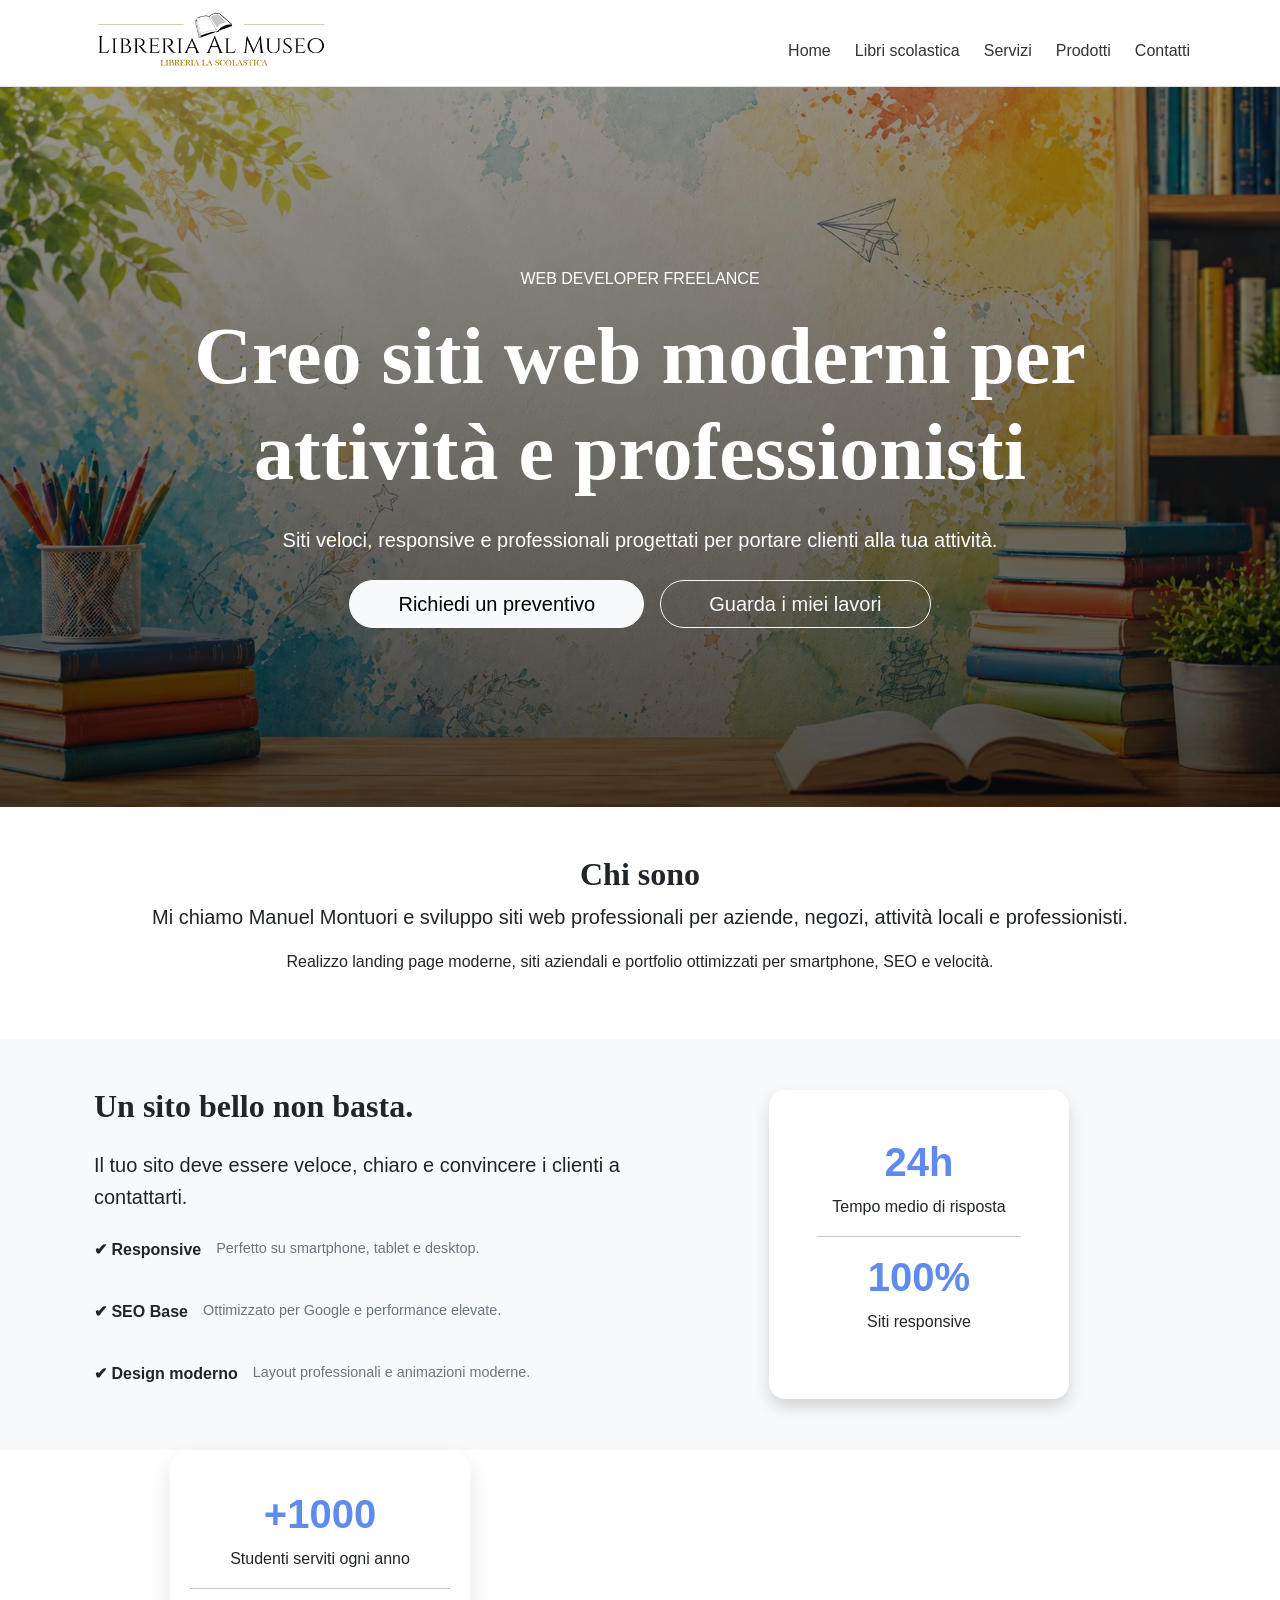
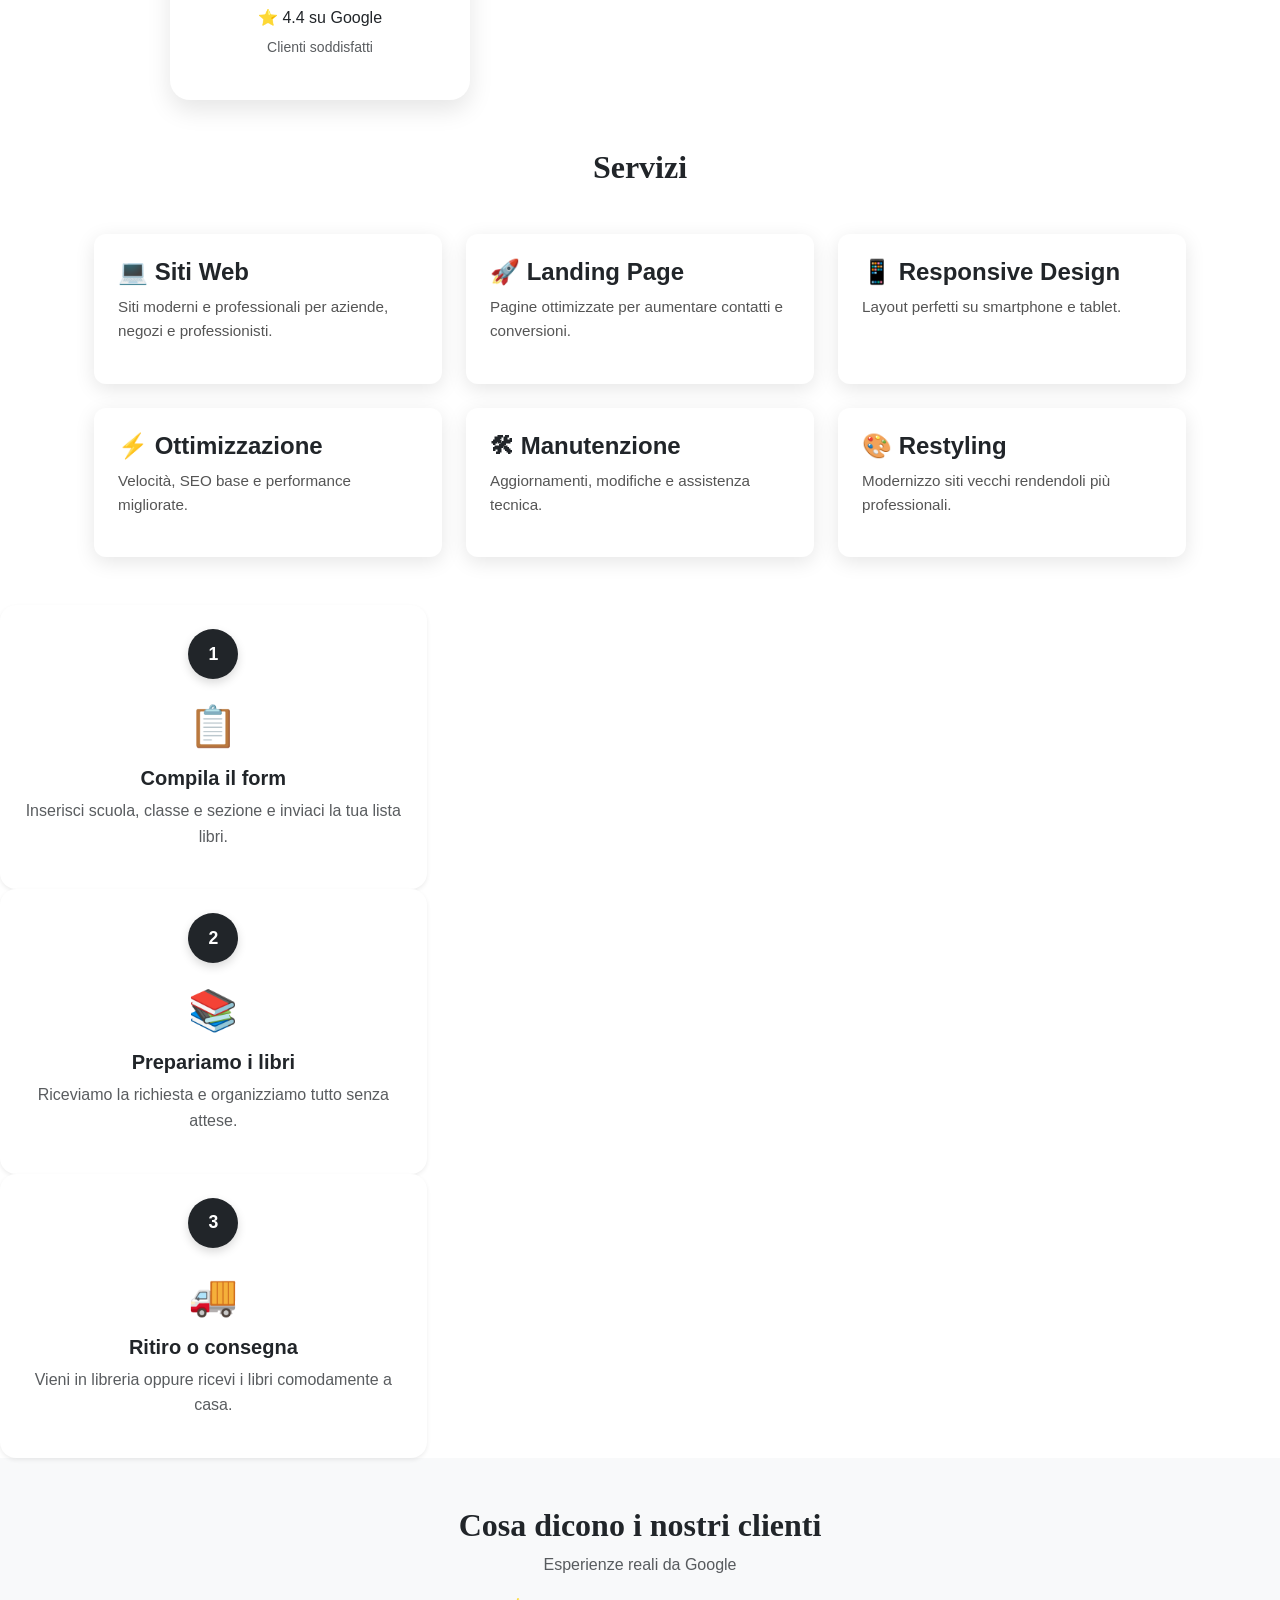
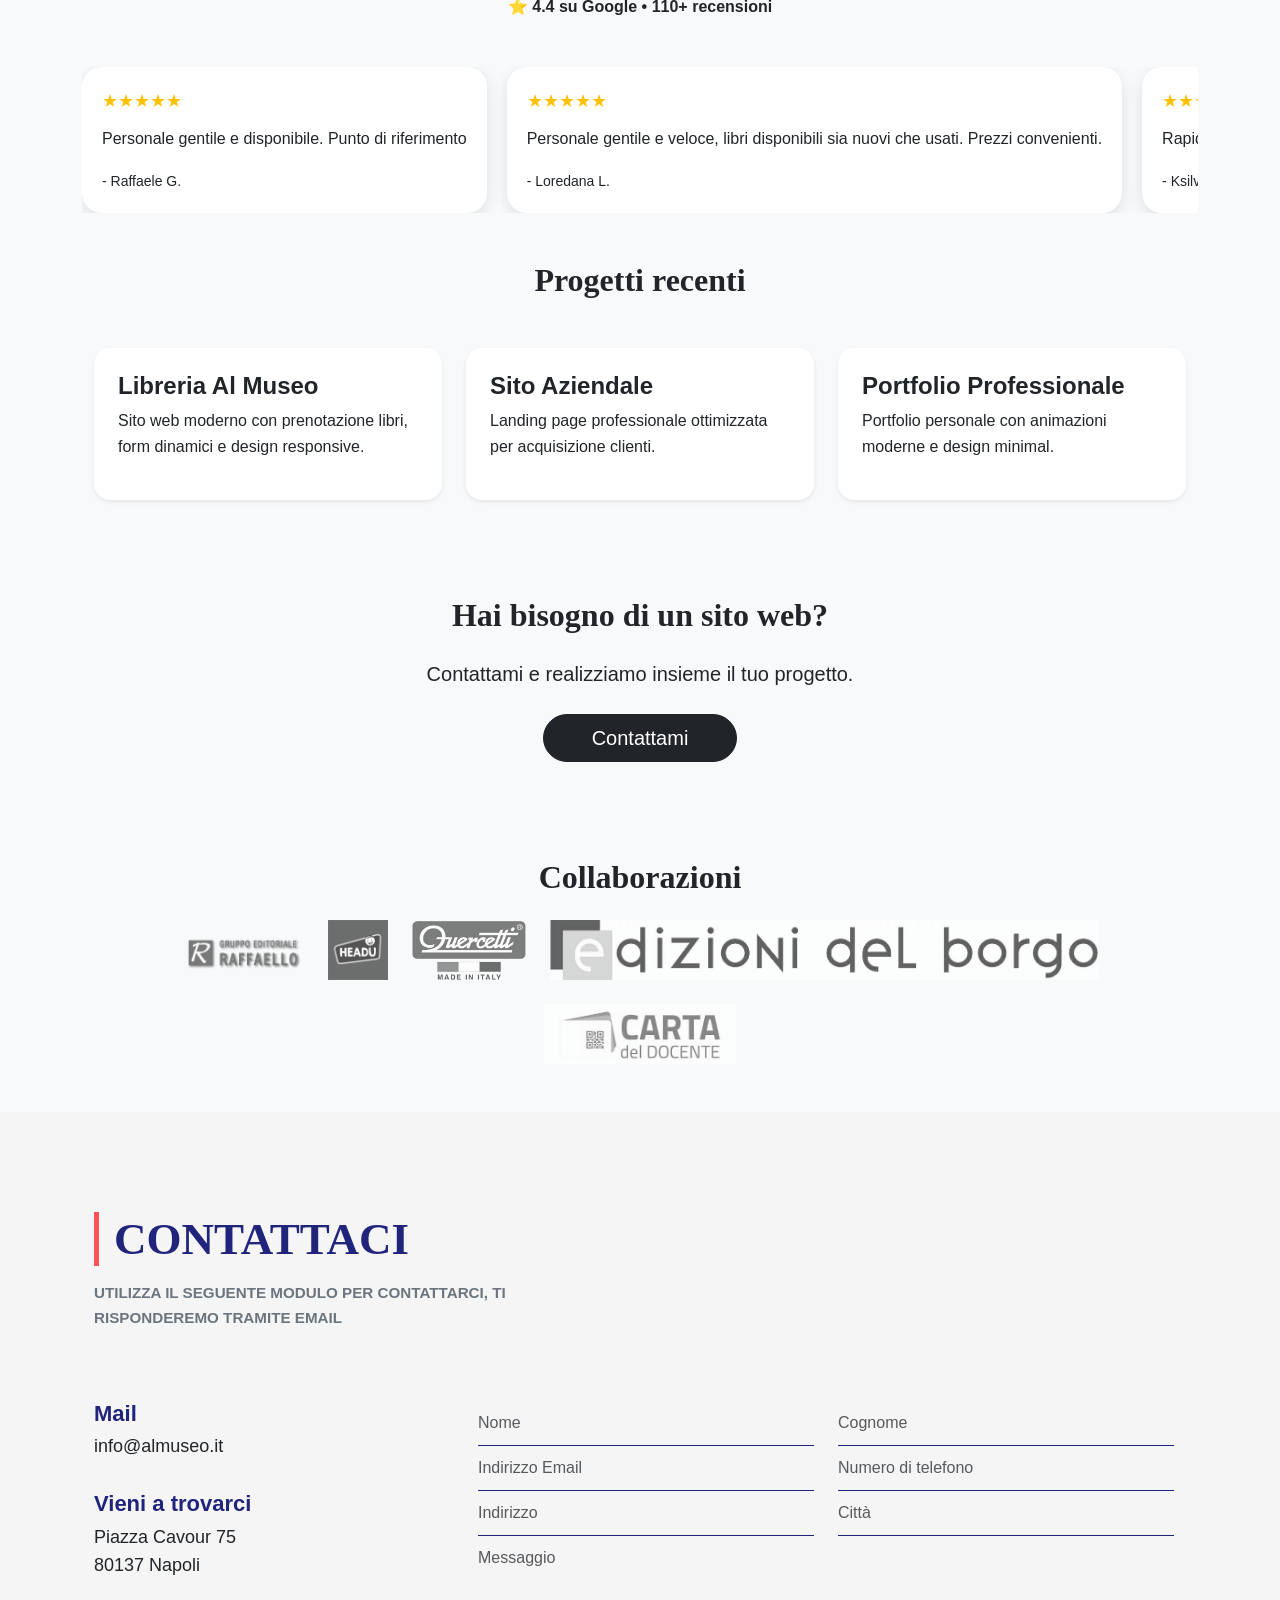
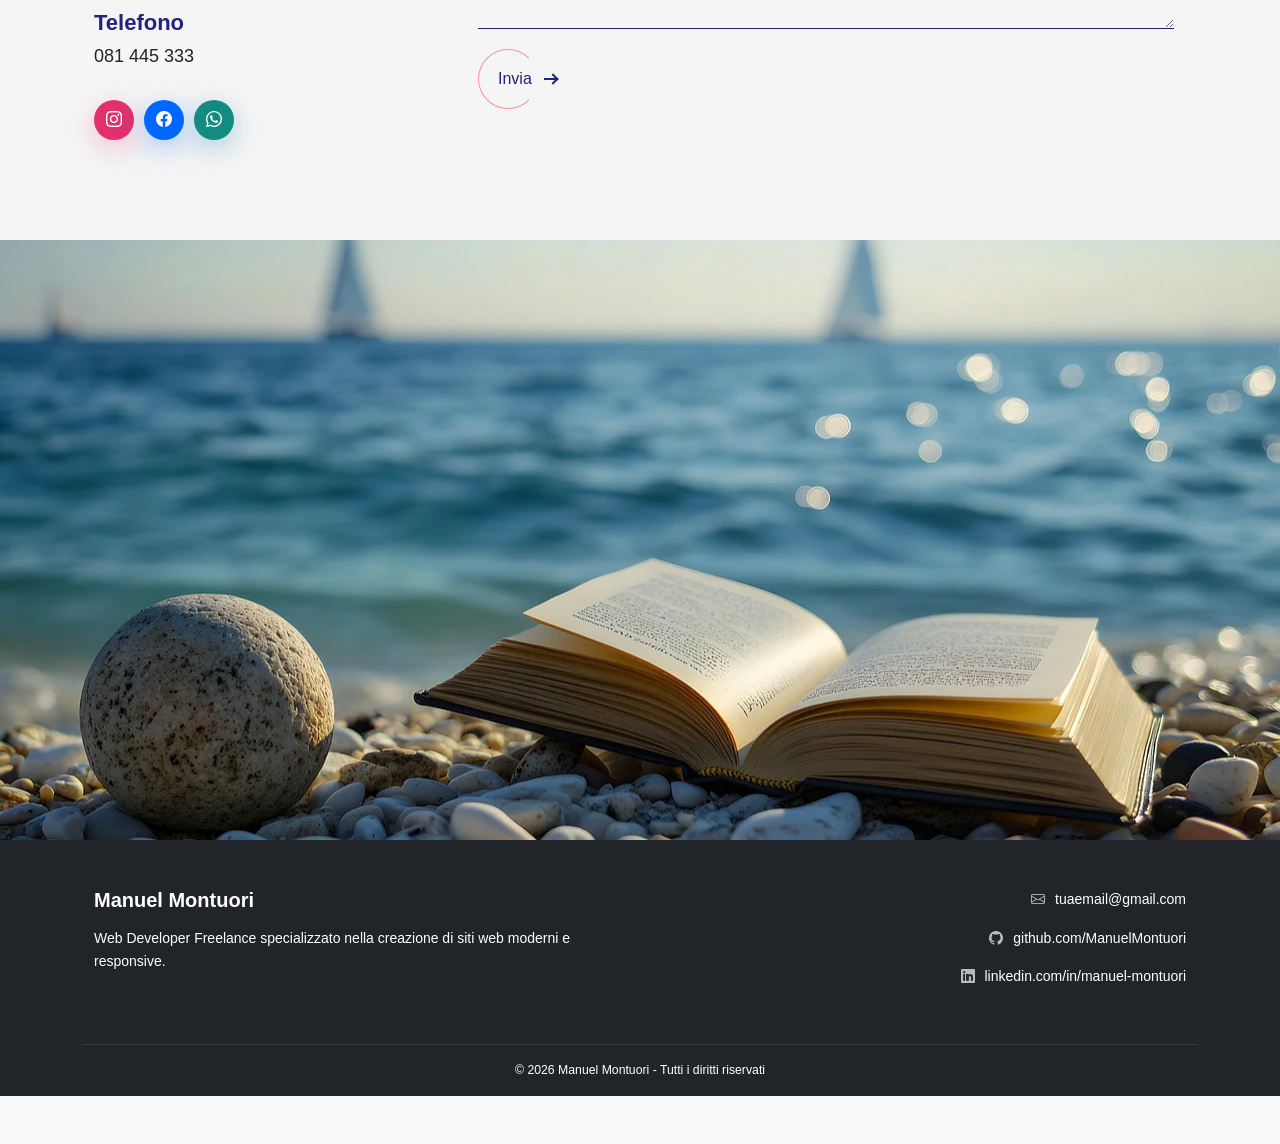
==== index.html @ ab2ec4e0 "Primo commit" ====
<!DOCTYPE html>
<html lang="it">

<head>

  <meta charset="UTF-8">
  <meta name="viewport" content="width=device-width, initial-scale=1">
  <meta name="description" content="Sviluppo siti web moderni, veloci e responsive per aziende, professionisti e attività locali.">  <meta property="og:title" content="Libreria Al Museo">
  <meta property="og:description" content="Sviluppo siti web moderni.">
  <meta property="og:type" content="website">
  <link rel="icon" type="image/png" href="img/favicon.png">
<title>Manuel Montuori | Web Developer</title>

  <!-- Bootstrap -->
  <link href="https://cdn.jsdelivr.net/npm/bootstrap@5.3.8/dist/css/bootstrap.min.css" rel="stylesheet"
    integrity="sha384-sRIl4kxILFvY47J16cr9ZwB07vP4J8+LH7qKQnuqkuIAvNWLzeN8tE5YBujZqJLB" crossorigin="anonymous">

  <link rel="stylesheet" href="https://cdn.jsdelivr.net/npm/bootstrap-icons@1.11.3/font/bootstrap-icons.min.css">
  <!-- CSS tuo -->
  <link rel="stylesheet" href="style.css">

  <!-- Font Google -->
  <!-- HEAD -->
  <link href="https://fonts.googleapis.com/css2?family=Poppins:wght@300;400;600&display=swap" rel="stylesheet">
</head>

<body>

  <!-- NAVBAR -->
  <nav class="navbar navbar-expand-lg navbar-light bg-white border-bottom">
    <div class="container">
      <a class="navbar-brand" href="#">
        <img src="img/logo.webp" alt="Bootstrap" height="60">
      </a>

      <button class="navbar-toggler" type="button" data-bs-toggle="collapse" data-bs-target="#menu">
        <span class="navbar-toggler-icon"></span>
      </button>

      <div class="collapse navbar-collapse" id="menu">
        <ul class="navbar-nav ms-auto align-items-lg-center align-items-end gap-2 mt-3">
          <li class="nav-item"><a class="nav-link" href="#home">Home</a></li>
          <li class="nav-item"><a class="nav-link" href="#campagna-scolastica">Libri scolastica</a></li>
          <li class="nav-item"><a class="nav-link" href="#servizi">Servizi</a></li>
          <li class="nav-item"><a class="nav-link" href="#prodotti">Prodotti</a></li>
          <li class="nav-item"><a class="nav-link" href="#contatti">Contatti</a></li>
        </ul>
      </div>
    </div>
  </nav>

  <!-- HERO -->
  <!-- HERO -->
<section class="hero d-flex align-items-center justify-content-center text-white text-center" id="home">
  <div class="container">

    <p class="text-uppercase mb-3">Web Developer Freelance</p>

    <h1 class="display-1 fw-bold">
      Creo siti web moderni
      per attività e professionisti
    </h1>

    <p class="lead mt-4 mb-4">
      Siti veloci, responsive e professionali progettati per portare clienti alla tua attività.
    </p>

    <div class="d-flex gap-3 justify-content-center flex-wrap">
      <a href="#contatti" class="btn btn-light btn-lg rounded-pill px-5">
        Richiedi un preventivo
      </a>

      <a href="#progetti" class="btn btn-outline-light btn-lg rounded-pill px-5">
        Guarda i miei lavori
      </a>
    </div>

  </div>
</section>

  <!-- INTRO -->
  <section class="py-5">
  <div class="container text-center">

    <h2>Chi sono</h2>

    <p class="lead">
      Mi chiamo Manuel Montuori e sviluppo siti web professionali per aziende,
      negozi, attività locali e professionisti.
    </p>

    <p>
      Realizzo landing page moderne, siti aziendali e portfolio ottimizzati
      per smartphone, SEO e velocità.
    </p>

  </div>
</section>


<!-- Perche sceglierci -->
<section class="py-5 bg-light">
  <div class="container">

    <div class="row align-items-center">

      <div class="col-md-6">

        <h2 class="fw-bold mb-4">
          Un sito bello non basta.
        </h2>

        <p class="lead mb-4">
          Il tuo sito deve essere veloce, chiaro e convincere i clienti a contattarti.
        </p>

        <div class="feature-list">

          <div class="feature-item mb-3">
            <strong>✔ Responsive</strong>
            <p>Perfetto su smartphone, tablet e desktop.</p>
          </div>

          <div class="feature-item mb-3">
            <strong>✔ SEO Base</strong>
            <p>Ottimizzato per Google e performance elevate.</p>
          </div>

          <div class="feature-item mb-3">
            <strong>✔ Design moderno</strong>
            <p>Layout professionali e animazioni moderne.</p>
          </div>

        </div>

      </div>

      <div class="col-md-6 text-center">

        <div class="highlight-box p-5 shadow rounded-4 bg-white">

          <h3 class="display-4 fw-bold">24h</h3>
          <p>Tempo medio di risposta</p>

          <hr>

          <h3 class="display-4 fw-bold">100%</h3>
          <p>Siti responsive</p>

        </div>

      </div>

    </div>

  </div>
</section>

      <!-- BLOCCO EVIDENTE (impatto visivo) -->
      <div class="col-md-6 text-center">
        <div class="highlight-box">
          <h3 class="fw-bold">+1000</h3>
          <p>Studenti serviti ogni anno</p>

          <hr>

          <p class="mb-1">⭐ 4.4 su Google</p>
          <small class="text-muted">Clienti soddisfatti</small>
        </div>
      </div>

    </div>

  </div>
</section>


  <!-- SERVIZI -->
  <section class="py-5" id="servizi">
  <div class="container">

    <h2 class="text-center mb-5">Servizi</h2>

    <div class="row g-4">

      <div class="col-md-4">
        <div class="custom-card p-4 h-100">
          <h4>💻 Siti Web</h4>
          <p>
            Siti moderni e professionali per aziende,
            negozi e professionisti.
          </p>
        </div>
      </div>

      <div class="col-md-4">
        <div class="custom-card p-4 h-100">
          <h4>🚀 Landing Page</h4>
          <p>
            Pagine ottimizzate per aumentare contatti e conversioni.
          </p>
        </div>
      </div>

      <div class="col-md-4">
        <div class="custom-card p-4 h-100">
          <h4>📱 Responsive Design</h4>
          <p>
            Layout perfetti su smartphone e tablet.
          </p>
        </div>
      </div>

      <div class="col-md-4">
        <div class="custom-card p-4 h-100">
          <h4>⚡ Ottimizzazione</h4>
          <p>
            Velocità, SEO base e performance migliorate.
          </p>
        </div>
      </div>

      <div class="col-md-4">
        <div class="custom-card p-4 h-100">
          <h4>🛠 Manutenzione</h4>
          <p>
            Aggiornamenti, modifiche e assistenza tecnica.
          </p>
        </div>
      </div>

      <div class="col-md-4">
        <div class="custom-card p-4 h-100">
          <h4>🎨 Restyling</h4>
          <p>
            Modernizzo siti vecchi rendendoli più professionali.
          </p>
        </div>
      </div>

    </div>

  </div>
</section>
  <!-- STEP 1 -->
  <div class="col-md-4">
    <div class="step-card p-4 shadow-sm bg-white rounded-4 text-center h-100">
      
      <div class="step-circle">1</div>

      <div class="fs-1 mb-2">📋</div>
      <h5>Compila il form</h5>
      <p class="text-muted">
        Inserisci scuola, classe e sezione e inviaci la tua lista libri.
      </p>
    </div>
  </div>

  <!-- STEP 2 -->
  <div class="col-md-4">
    <div class="step-card p-4 shadow-sm bg-white rounded-4 text-center h-100">
      
      <div class="step-circle">2</div>

      <div class="fs-1 mb-2">📚</div>
      <h5>Prepariamo i libri</h5>
      <p class="text-muted">
        Riceviamo la richiesta e organizziamo tutto senza attese.
      </p>
    </div>
  </div>

  <!-- STEP 3 -->
  <div class="col-md-4">
    <div class="step-card p-4 shadow-sm bg-white rounded-4 text-center h-100">
      
      <div class="step-circle">3</div>

      <div class="fs-1 mb-2">🚚</div>
      <h5>Ritiro o consegna</h5>
      <p class="text-muted">
        Vieni in libreria oppure ricevi i libri comodamente a casa.
      </p>
    </div>
  </div>

</div>  
<section class="py-5 bg-light">
  <div class="container text-center">

    <h2 class="fw-bold mb-2">Cosa dicono i nostri clienti</h2>
    <p class="text-muted mb-3">Esperienze reali da Google</p>

    <p class="fw-semibold mb-5">
      ⭐ 4.4 su Google • 110+ recensioni
    </p>

    <div class="review-wrapper">
      <div class="review-track">

        <div class="review-card">
          <div class="stars">★★★★★</div>
          <p>Personale gentile e disponibile. Punto di riferimento
          </p>
          <small>- Raffaele G.</small>
        </div>
        <div class="review-card">
          <div class="stars">★★★★★</div>
          <p>Personale gentile e veloce, libri disponibili sia nuovi che usati. Prezzi convenienti.</p>
          <small>- Loredana L.</small>
        </div>

        <div class="review-card">
          <div class="stars">★★★★★</div>
          <p>Rapidi cordiali e professionali! sicuramente tornerò da voi ❤️</p>
          <small>- Ksilver</small>
        </div>

        <div class="review-card">
          <div class="stars">★★★★★</div>
          <p>Velocissimi nella prenotazione libri da cedole. Cortesi.</p>
          <small>- Paola N.</small>
        </div>

        <div class="review-card">
          <div class="stars">★★★★★</div>
          <p>Personale gentile e disponibile. Punto di riferimento
          </p>
          <small>- Raffaele G.</small>
        </div>
        <div class="review-card">
          <div class="stars">★★★★★</div>
          <p>Personale gentile e veloce, libri disponibili sia nuovi che usati. Prezzi convenienti.</p>
          <small>- Loredana L.</small>
        </div>

        <div class="review-card">
          <div class="stars">★★★★★</div>
          <p>Rapidi cordiali e professionali! sicuramente tornerò da voi ❤️</p>
          <small>- Ksilver</small>
        </div>

        <div class="review-card">
          <div class="stars">★★★★★</div>
          <p>Velocissimi nella prenotazione libri da cedole. Cortesi.</p>
          <small>- Paola N.</small>
        </div>

      </div>
    </div>


  </div>


  <section class="py-5 bg-light" id="progetti">
  <div class="container">

    <h2 class="text-center mb-5">Progetti recenti</h2>

    <div class="row g-4">

      <div class="col-md-4">
        <div class="project-card p-4 bg-white shadow-sm rounded-4 h-100">
          <h4>Libreria Al Museo</h4>
          <p>
            Sito web moderno con prenotazione libri,
            form dinamici e design responsive.
          </p>
        </div>
      </div>

      <div class="col-md-4">
        <div class="project-card p-4 bg-white shadow-sm rounded-4 h-100">
          <h4>Sito Aziendale</h4>
          <p>
            Landing page professionale ottimizzata
            per acquisizione clienti.
          </p>
        </div>
      </div>

      <div class="col-md-4">
        <div class="project-card p-4 bg-white shadow-sm rounded-4 h-100">
          <h4>Portfolio Professionale</h4>
          <p>
            Portfolio personale con animazioni moderne e design minimal.
          </p>
        </div>
      </div>

    </div>

  </div>
</section>

<section class="py-5 text-center">
  <div class="container">

    <h2 class="fw-bold mb-4">
      Hai bisogno di un sito web?
    </h2>

    <p class="lead mb-4">
      Contattami e realizziamo insieme il tuo progetto.
    </p>

    <a href="#contatti" class="btn btn-dark btn-lg rounded-pill px-5">
      Contattami
    </a>

  </div>
</section>



  <!--Collaborazioni -->
  <section class="py-5">
    <div class="container text-center">

      <h2 class="mb-4">Collaborazioni</h2>

      <div class="d-flex flex-wrap justify-content-center align-items-center gap-4">

        <img src="img/raffaello.webp" class="partner-logo" alt="Raffaello editore">
        <img src="img/headu.webp" class="partner-logo" alt="Headu editore">
        <img src="img/quercetti.webp" class="partner-logo" alt="Quercetti editore">
        <img src="img/delBorgo.webp" class="partner-logo" alt="Edizioni Del Borgo">
        <img src="img/cartaDelDocente.webp" class="partner-logo" alt="Carta del docente">

      </div>

    </div>
  </section>


  <!-- CONTATTI -->
<section class="section gray-bg" id="contatti">
    <div class="container">
        <div class="row">
            <div class="col-lg-6">
                <div class="section-title">
                    <h2>Contattaci</h2>
                    <p>Utilizza il seguente modulo per contattarci, ti risponderemo tramite email</p>
                </div>
            </div>
        </div>
        <div class="row flex-row-reverse">
            <div class="col-md-7 col-lg-8 m-15px-tb">
                <div class="contact-form">
                     <form action="mail.php" method="POST" class="contactform contact_form" id="contactForm">
                      <input type="hidden" name="form_type" value="contatti">
                        <div class="empty_notice invalid-feedback p-15px-b"><span>Prego aggiungere campi obbligatori</span></div>
                        <div class="row">
                            <div class="col-md-6">
                                <div class="form-group">
                                    <input id="nome" name="nome" type="text" placeholder="Nome" class="form-control"> 
                                </div>
                            </div>
                            <div class="col-md-6">
                                <div class="form-group">
                                    <input id="cognome" name="cognome" type="text" placeholder="Cognome" class="form-control"> 
                                </div>
                            </div>
                            <div class="col-md-6">
                                <div class="form-group">
                                    <input id="email" name="email" type="text" placeholder="Indirizzo Email" class="form-control" required>  
                                </div>
                            </div>
                            <div class="col-6">
                                <div class="form-group">
                                    <input id="telefono" name="telefono" type="text" placeholder="Numero di telefono" class="form-control"> 
                                </div>
                            </div>
                            <div class="col-6">
                                <div class="form-group">
                                    <input id="indirizzo" name="indirizzo" type="text" placeholder="Indirizzo" class="form-control"> 
                                </div>
                            </div>
                            <div class="col-6">
                                <div class="form-group">
                                    <input id="citta" name="citta" type="text" placeholder="Città" class="form-control"> 
                                </div>
                            </div>
                            
                            <div class="col-md-12">
                                <div class="form-group">
                                    <textarea id="messaggio" name="messaggio" placeholder="Messaggio" class="form-control" rows="3"></textarea> 
                                </div>
                            </div>
                            <div class="col-md-12">
                                <div class="send">
                                    <button type="submit" class="px-btn theme">Invia<i class="arrow"></i></button>
                                </div>
                            </div>
                        </div>
                        <!--  messaggio bootstrap -->
                        <div id="responseMessage" class="col-12 mt-3"></div>
                    </form>
                </div>
            </div>
            <div class="col-md-5 col-lg-4 m-15px-tb">
                <div class="contact-name">
                    <h5>Mail</h5>
                    <p>info@almuseo.it</p>
                </div>
                <div class="contact-name">
                    <h5>Vieni a trovarci</h5>
                    <p>Piazza Cavour 75 <br>80137 Napoli</p>
                </div>
                <div class="contact-name">
                    <h5>Telefono</h5>
                    <p>081 445 333</p>
                </div>
                <div class="social-share nav">
                    <a class="instagram" href="#">
                        <i class="bi bi-instagram"></i>
                    </a>
                    <a class="facebook" href="https://www.facebook.com/librerialmuseo" target="_blank">
                        <i class="bi bi-facebook"></i>
                    </a>
                    <a class="whatsapp" href="https://api.whatsapp.com/send/?phone=393511610788&text&type=phone_number&app_absent=0" target="_blank">
                        <i class="bi bi-whatsapp"></i>
                    </a>
                </div>
            </div>
        </div>
    </div>
</section>


  <section class="parallax-section"></section>

  <!-- FOOTER -->
 <footer class="footer bg-dark text-white pt-5 pb-3">

  <div class="container">

    <div class="row">

      <div class="col-md-6 mb-4">

        <h5>Manuel Montuori</h5>

        <p>
          Web Developer Freelance specializzato
          nella creazione di siti web moderni e responsive.
        </p>

      </div>

      <div class="col-md-6 text-md-end mb-4">

        <p>
          <i class="bi bi-envelope"></i>
          tuaemail@gmail.com
        </p>

        <p>
          <i class="bi bi-github"></i>
          github.com/ManuelMontuori
        </p>

        <p>
          <i class="bi bi-linkedin"></i>
          linkedin.com/in/manuel-montuori
        </p>

      </div>

    </div>

    <hr class="border-secondary">

    <div class="text-center small">
      © 2026 Manuel Montuori - Tutti i diritti riservati
    </div>

  </div>

</footer>



<!-- Form prenotazione -->
<div class="offcanvas offcanvas-end" id="formPanel">
  
  <div class="offcanvas-header">
    <h5 class="fw-bold">Richiesta libri</h5>
    <button class="btn-close" data-bs-dismiss="offcanvas"></button>
  </div>

  <div class="offcanvas-body">
    <form id="prenotazioneForm" action="mail.php" method="POST">
      <input type="hidden" name="form_type" value="prenotazione">

      <!-- DATI PERSONALI -->
      <h6 class="section-title">Dati personali</h6>

      <div class="mb-3">
        <label class="form-label" name="nome">Nome</label>
        <input type="text" class="form-control"required>
      </div>

      <div class="mb-3">
        <label class="form-label">Email</label>
        <input type="email" class="form-control" name="email" required>
      </div>

      <div class="mb-3">
        <label class="form-label">Telefono</label>
        <input type="tel" class="form-control" name="telefono" required>
      </div>

      <!-- SCUOLA -->
      <h6 class="section-title mt-4">Dati scuola</h6>

      <div class="mb-3">
        <label class="form-label">Istituto</label>
        <input type="text" class="form-control" name="istituto" placeholder="Nome scuola">
      </div>

      <div class="mb-3">
        <label class="form-label">Classe e sezione</label>
        <input type="text" class="form-control" name="classe" placeholder="Es. 2A">
      </div>

      <div class="mb-3">
        <label class="form-label">Località istituto</label>
        <input type="text" class="form-control" name="localita" placeholder="Es. Napoli">
      </div>

      <!-- MESSAGGIO -->
      <h6 class="section-title mt-4">Richiesta</h6>

      <div class="mb-3">
        <label class="form-label">Messaggio</label>
        <textarea class="form-control" name="messaggio" rows="4" placeholder="Scrivi qui la lista dei libri o altre informazioni..." required></textarea>
      </div>

      <!-- SPEDIZIONE -->
      <div class="form-check mb-3">
        <input class="form-check-input" name="spedizione" type="checkbox" id="spedizioneCheck">
        <label class="form-check-label" for="spedizioneCheck">
          Spedizione a casa
        </label>
      </div>

      <!-- INDIRIZZO -->
      <div id="indirizzoContainer" class="mb-3">
        <label class="form-label">Indirizzo di spedizione</label>
        <input type="text" class="form-control" name="indirizzo" placeholder="Via, città, CAP">
      </div>

      <!-- SUBMIT -->
      <button class="btn btn-dark w-100 btn-costumer mt-3">
        Invia richiesta
      </button>

      <!--  messaggio bootstrap -->
      <div id="responsePrenotazione" class="col-12 mt-3"></div>

    </form>
  </div>
</div>


  <a href="#" id="scrollTopBtn" aria-label="Torna in cima">
    <i class="bi bi-arrow-up"></i>
  </a>

  <script>
    const btn = document.getElementById("scrollTopBtn");

    window.addEventListener("scroll", () => {
      if (window.scrollY > 300) {
        btn.classList.add("show");
      } else {
        btn.classList.remove("show");
      }
    });

    btn.addEventListener("click", (e) => {
      e.preventDefault();
      window.scrollTo({
        top: 0,
        behavior: "smooth"
      });
    });
  </script>


<!-- form prenotazione libri -->
  <script>
  const check = document.getElementById("spedizioneCheck");
  const indirizzo = document.getElementById("indirizzoContainer");

  check.addEventListener("change", function () {
    indirizzo.classList.toggle("show", this.checked);
  });
</script>

<!-- risposta messaggio form comune -->
<script>
function handleForm(formId, responseId) {
  const form = document.getElementById(formId);
  const msg = document.getElementById(responseId);

  if (!form) return; // sicurezza

  form.addEventListener("submit", function(e) {
    e.preventDefault();

    const formData = new FormData(form);

    msg.innerHTML = "<div class='alert alert-info'>Invio in corso...</div>";

    fetch("mail.php", {
      method: "POST",
      body: formData
    })
    .then(response => response.text())
    .then(data => {
      if (data.trim() === "OK") {
        msg.innerHTML = "<div class='alert alert-success'>✅ Messaggio inviato con successo!</div>";
        form.reset();
      } else {
        msg.innerHTML = "<div class='alert alert-danger'>❌ " + data + "</div>";
      }
    })
    .catch(() => {
      msg.innerHTML = "<div class='alert alert-danger'>Errore di connessione</div>";
    });
  });
}

// ✅ Attiva su entrambi
handleForm("contactForm", "responseMessage");
handleForm("prenotazioneForm", "responsePrenotazione");
</script>


  <!-- Bootstrap JS -->
  <script src="https://cdn.jsdelivr.net/npm/bootstrap@5.3.2/dist/js/bootstrap.bundle.min.js"></script>

</body>

</html>
---- style.css ----
body {
  font-family: 'Open Sans', sans-serif;
  line-height: 1.6;
}

h1, h2 {
  font-family: 'Playflair Display', serif;
  font-weight: 600;
}

h3, h4, h5 {
  font-family: 'Open Sans', sans-serif;
  font-weight: 600;
}


::selection {
  background-color: #5e8bed;
  color: white;
}

.hero h1::selection,
.hero h2::selection, 
.hero p::selection, 
.hero a::selection,
.hero i::selection {
  background-color: rgb(172, 128, 88);
  color: black;
}


.hero {
  min-height: 80vh;
  background: linear-gradient(
                rgba(0,0,0,0.4),
                rgba(0,0,0,0.7)
              ),
              url('img/provaHero.webp') center/cover no-repeat;
}
/* CARD BASE */
.custom-card {
  background: white;
  border-radius: 12px;
  overflow: hidden;
  display: flex;
  flex-direction: column;
  transition: 0.3s ease;
  box-shadow: 0 5px 20px rgba(0,0,0,0.1);

}

/* HOVER EFFETTO MODERNO */
.custom-card:hover {
  transform: translateY(-8px);
  box-shadow: 0 10px 25px rgba(0,0,0,0.15);
}

/* IMMAGINE */
.card-img {
  height: 220px;
  overflow: hidden;
}

.card-img img {
  width: 100%;
  height: 100%;
  object-fit: cover;
  transition: transform 0.5s ease;
}

/* ZOOM IMAGE ON HOVER */
.custom-card:hover img {
  transform: scale(1.1);
}

/* TESTO */
.custom-card .card-body {
  padding: 20px;
  text-align: center;
}

.custom-card h5 {
  font-size: 1.3rem;
  margin-bottom: 10px;
  font-weight: bold;
}

.custom-card p {
  font-size: 0.95rem;
  color: #555;
}

/* le colonne diventano flex container */
.col-md-4.d-flex {
  display: flex;
}



/* corpo che riempie lo spazio */
.custom-card .card-body {
  flex: 1;
  display: flex;
  flex-direction: column;
  justify-content: center;
}

/* link base */
.navbar .nav-link {
  color: #333;
  font-weight: 500;
  padding: 8px 14px;
  border-radius: 8px;
  transition: all 0.25s ease;
}

/* hover elegante */
.navbar .nav-link:hover {
  background: #5e8bed;
  color: white;
  box-shadow: 0 3px 10px rgba(0,0,0,0.08);
  transform: translateY(-1px);
}

.btn-costumer {
  transition: all 0.25s ease;
  border-radius: 8px;
  background-color: #5e8bed;
}

.btn-costumer:hover {
  transform: scale(1.05);
  background-color: #326ded;
  color: #fff;
  box-shadow: 0 5px 15px rgba(0,0,0,0.2);
}



.step-card {
  position: relative;
  transition: all 0.25s ease;
}

.step-card:hover {
  transform: translateY(-6px);
}

/* Cerchio numero */
.step-circle {
  width: 50px;
  height: 50px;
  background-color: #212529; /* colore bootstrap dark */
  color: #fff;
  border-radius: 50%;
  display: flex;
  align-items: center;
  justify-content: center;
  font-weight: 600;
  margin: 0 auto 15px;
  font-size: 1.1rem;
  box-shadow: 0 4px 10px rgba(0,0,0,0.15);
}




.product-card {
  transition: all 0.3s ease;
  background: white;
}

.product-card:hover {
  transform: translateY(-5px);
  box-shadow: 0 10px 25px rgba(0,0,0,0.1);
}

.partner-logo {
  height: 60px;
  width: auto;
  object-fit: contain;
  filter: grayscale(100%);
  opacity: 0.7;
  transition: all 0.3s ease;
}

.partner-logo:hover {
  filter: grayscale(0%);
  opacity: 1;
  transform: scale(1.05);
}


.form-contatti-home {
  background: #2c3e50;
  color: #ecf0f1;
  border-top-left-radius: 85px;
  border-top-right-radius: 10px;
  border-bottom-left-radius: 10px;
  border-bottom-right-radius: 30px;
  margin-bottom: 10px;
  padding: 25px;
  }

.form-contatti-home label {
  color: #bdc3c7;
}


.form-contatti-home input,
.form-contatti-home textarea {
  background: #34495e;
  color: #ecf0f1;
  border: 1px solid #7f8c8d;
}
.form-contatti-home .form-select {
  background-color: #34495e !important;
  color: #ecf0f1 !important;
  border: 1px solid #7f8c8d;
}

.form-contatti-home input::-webkit-input-placeholder,
.form-contatti-home textarea::-webkit-input-placeholder {
  color:rgba(255, 255, 255, 0.8);
}

.form-contatti-home input::-moz-placeholder,
.form-contatti-home textarea::-moz-placeholder {
  color: rgba(255, 255, 255, 0.8);
  opacity: 1;
}

.form-contatti-home input:-ms-input-placeholder,
.form-contatti-home textarea:-ms-input-placeholder {
  color: rgba(255, 255, 255, 0.8);
}

.form-contatti-home input::placeholder,
.form-contatti-home textarea::placeholder {
  color: rgba(255, 255, 255, 0.8);
  opacity: 1;
}



/* Form prenotazione libri */
/* Titoli sezioni */
.section-title {
  font-weight: 600;
  font-size: 0.95rem;
  color: #6c757d;
  text-transform: uppercase;
  margin-bottom: 10px;
}

/* Input più morbidi */
.form-control {
  border-radius: 10px;
  padding: 10px 12px;
}

/* Animazione indirizzo */
#indirizzoContainer {
  max-height: 0;
  overflow: hidden;
  opacity: 0;
  transition: all 0.3s ease;
}

#indirizzoContainer.show {
  max-height: 120px;
  opacity: 1;
}

/* Focus più elegante */
.form-control:focus {
  box-shadow: 0 0 0 0.2rem rgba(0,0,0,0.1);
  border-color: #212529;
}
 



.custom-card {
  border-radius: 12px;
  overflow: hidden;
  background: white;
  display: flex;
  flex-direction: column;
  transition: 0.3s ease;
}


.parallax-section {
  height: 600px;
  background-image: url("img/finale.webp");
  background-size: cover;
  background-position: center;
  transition: transform 0.3s ease;
}

.prenotazione-sfondo {
  background-image: url("img/serviziBackground1.webp");

  background-position: center;
  background-repeat: no-repeat;
  background-size: cover;

  min-height: 50vh;
  width: 100%;
}
@media (min-width: 1025px) {
  .parallax-section,
  .prenotazione-sfondo {
    background-attachment: fixed;
  }
}
@media (max-width: 1366px) {
  .prenotazione-sfondo,
  .parallax-section {
    background-attachment: scroll !important;
  }
}
/* 1. Blocca lo scroll orizzontale su tutto il sito */
html, body {
  overflow-x: hidden;
  width: 100%;
  margin: 0;
  padding: 0;
}

/* 2. Sistema le Row di Bootstrap che spesso creano la fascia bianca */
.row {
  margin-right: 0 !important;
  margin-left: 0 !important;
}


.footer {
  font-size: 14px;
}

.footer h5 {
  margin-bottom: 15px;
}

.footer i {
  margin-right: 6px;
  color: #bbb;
}

.footer-item {
  margin-bottom: 0.25rem;
}

.footer a {
  color: inherit;
  text-decoration: none;
  display: inline-flex;
  align-items: center;
  transition: transform 0.2s ease, opacity 0.2s ease;
}

.footer a:hover {
  transform: scale(1.06);
  opacity: 0.85;
}


#scrollTopBtn {
  position: fixed;
  bottom: 20px;
  right: 40px;

  width: 45px;
  height: 45px;
  border-radius: 50%;

  background: #2c3e50;
  color: white;

  display: flex;
  align-items: center;
  justify-content: center;

  text-decoration: none;

  opacity: 0;
  visibility: hidden;
  transform: translateY(20px);

  transition: all 0.3s ease;
  z-index: 9999;
}

#scrollTopBtn.show {
  opacity: 1;
  visibility: visible;
  transform: translateY(0);
}

#scrollTopBtn:hover {
  transform: scale(1.1);
}







/* inizio prova nuovo form contatti */

.section {
    padding: 100px 0;
    position: relative;
}

.gray-bg {
    background-color: #f5f5f5;
}
/* Contact Us
---------------------*/
.contact-name {
  margin-bottom: 30px;
}
.contact-name h5 {
  font-size: 22px;
  color: #20247b;
  margin-bottom: 5px;
  font-weight: 600;
}
.contact-name p {
  font-size: 18px;
  margin: 0;
}

.social-share a {
  width: 40px;
  height: 40px;
  line-height: 40px;
  border-radius: 50%;
  color: #ffffff;
  text-align: center;
  margin-right: 10px;
}
.social-share .instagram {
  box-shadow: 0 8px 30px -4px rgba(234, 76, 137, 0.5);
  background-color: #E1306C ;
}
.social-share .facebook {
  box-shadow: 0 8px 30px -4px rgba(0, 103, 255, 0.5);
  background-color: #0067ff;
}
.social-share .whatsapp {
  box-shadow: 0 8px 30px -4px rgba(1, 119, 172, 0.5);
  background-color: #128C7E;
}

.contact-form .form-control {
  border: none;
  border-bottom: 1px solid #20247b;
  background: transparent;
  border-radius: 0;
  padding-left: 0;
  box-shadow: none !important;
}
.contact-form .form-control:focus {
  border-bottom: 1px solid #fc5356;
}
.contact-form .form-control.invalid {
  border-bottom: 1px solid #ff0000;
}
.contact-form .send {
  margin-top: 20px;
}
@media (max-width: 767px) {
  .contact-form .send {
    margin-bottom: 20px;
  }
}

.section-title h2 {
    font-weight: 700;
    color: #20247b;
    font-size: 45px;
    margin: 0 0 15px;
    border-left: 5px solid #fc5356;
    padding-left: 15px;
}
.section-title {
    padding-bottom: 45px;
}
.contact-form .send {
    margin-top: 20px;
}
.px-btn {
    padding: 0 50px 0 20px;
    line-height: 60px;
    position: relative;
    display: inline-block;
    color: #20247b;
    background: none;
    border: none;
}
.px-btn:before {
    content: "";
    position: absolute;
    top: 0;
    left: 0;
    display: block;
    border-radius: 30px;
    background: transparent;
    border: 1px solid rgba(252, 83, 86, 0.6);
    border-right: 1px solid transparent;
    -moz-transition: ease all 0.35s;
    -o-transition: ease all 0.35s;
    -webkit-transition: ease all 0.35s;
    transition: ease all 0.35s;
    width: 60px;
    height: 60px;
}
.px-btn .arrow {
    width: 13px;
    height: 2px;
    background: currentColor;
    display: inline-block;
    position: absolute;
    top: 0;
    bottom: 0;
    margin: auto;
    right: 25px;
}
.px-btn .arrow:after {
    width: 8px;
    height: 8px;
    border-right: 2px solid currentColor;
    border-top: 2px solid currentColor;
    content: "";
    position: absolute;
    top: -3px;
    right: 0;
    display: inline-block;
    -moz-transform: rotate(45deg);
    -o-transform: rotate(45deg);
    -ms-transform: rotate(45deg);
    -webkit-transform: rotate(45deg);
    transform: rotate(45deg);
}
/* fine prova nuovo form contatti */

/* inizio slider recensioni */
.review-wrapper {
  overflow: hidden;
  position: relative;
}

.review-track {
  display: flex;
  gap: 20px;
  width: max-content;
  animation: scrollReviews 20s linear infinite;
}

.review-card {
  min-width: 280px;
  background: white;
  padding: 20px;
  border-radius: 20px;
  box-shadow: 0 5px 15px rgba(0,0,0,0.1);
  transition: 0.3s ease;
  text-align: left;
}

.review-card:hover {
  transform: translateY(-5px);
}

.stars {
  color: #ffc107;
  margin-bottom: 10px;
  font-size: 18px;
}

.review-wrapper:hover .review-track {
  animation-play-state: paused;
}


/* Animazione */
@keyframes scrollReviews {
  0% {
    transform: translateX(0);
  }
  100% {
    transform: translateX(-50%);
  }
}

.feature-list {
  display: flex;
  flex-direction: column;
  gap: 20px;
}

.feature-item {
  display: flex;
  gap: 15px;
  align-items: flex-start;
}

.feature-item span {
  font-size: 20px;
}

.feature-item p {
  margin: 0;
  font-size: 0.9rem;
  color: #6c757d;
}
.lead-text {
  font-size: 1.05rem;
  color: #6c757d;
  max-width: 480px;
}

@media (max-width: 767px) {
  .lead-text {
    text-align: center;
    margin: 0 auto 20px;
  }
}

/* BLOCCO DESTRO */
.highlight-box {
  background: white;
  padding: 40px 20px;
  border-radius: 20px;
  box-shadow: 0 10px 25px rgba(0,0,0,0.1);
  max-width: 300px;
  margin: auto;
}

.highlight-box h3 {
  font-size: 2.5rem;
  color: #5e8bed;
}

.highlight-box {
  transition: all 0.3s ease;
  margin-top: 30px;
}

.highlight-box:hover {
  transform: scale(1.05);
}

@media (min-width: 768px) {
  .highlight-box {
    margin-top: 0; /* normale su desktop */
  }
}
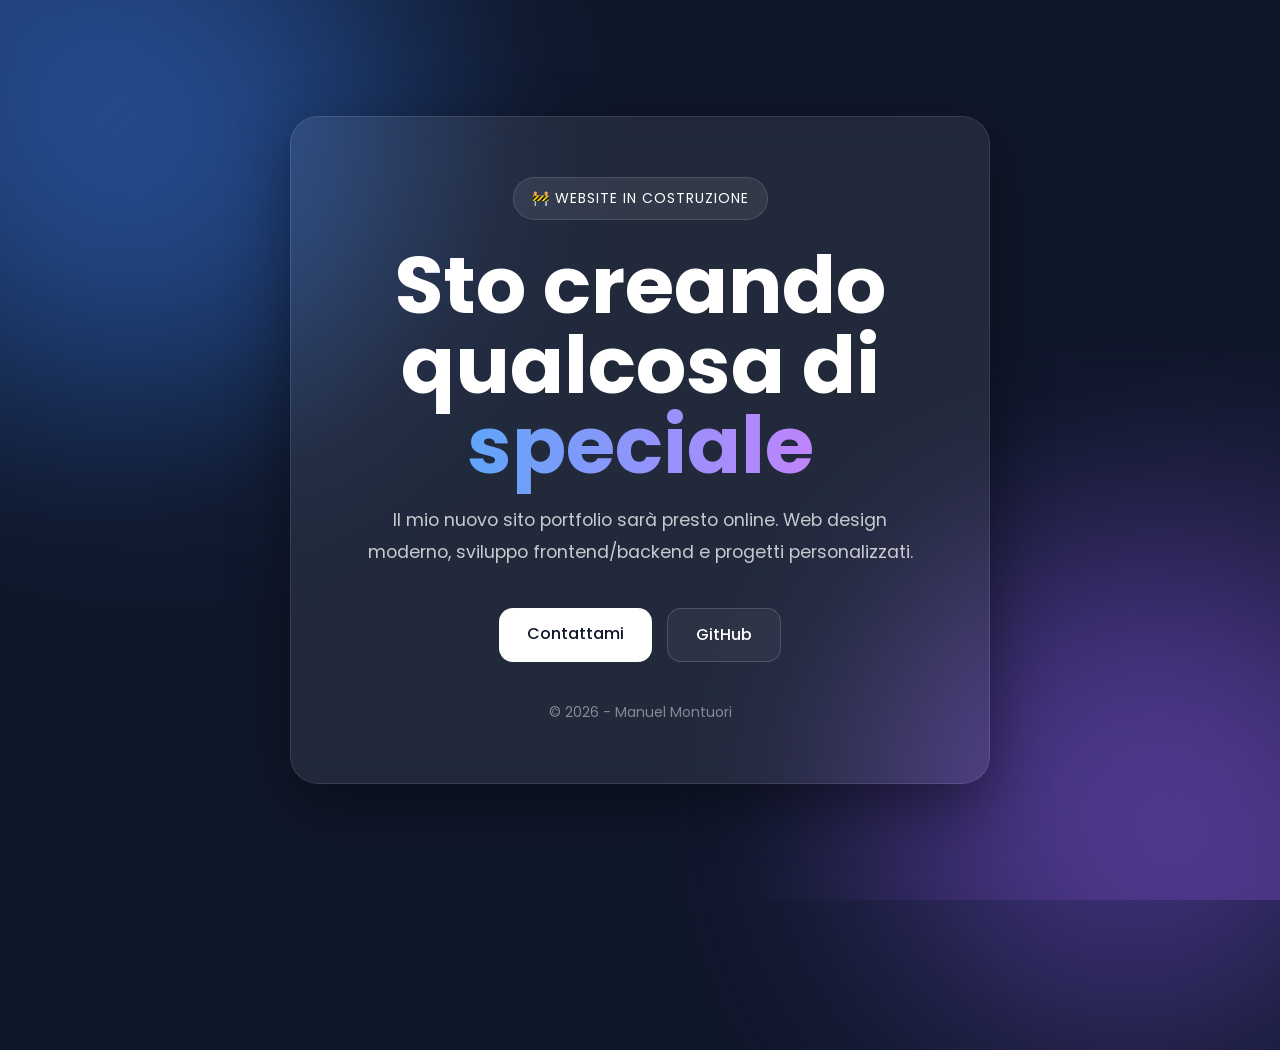
==== commit 83366cbd: "Fix email" ====
--- a/index.html
+++ b/index.html
@@ -2,746 +2,235 @@
 <html lang="it">
 
 <head>
-
-  <meta charset="UTF-8">
-  <meta name="viewport" content="width=device-width, initial-scale=1">
-  <meta name="description" content="Sviluppo siti web moderni, veloci e responsive per aziende, professionisti e attività locali.">  <meta property="og:title" content="Libreria Al Museo">
-  <meta property="og:description" content="Sviluppo siti web moderni.">
-  <meta property="og:type" content="website">
-  <link rel="icon" type="image/png" href="img/favicon.png">
-<title>Manuel Montuori | Web Developer</title>
+  <meta charset="UTF-8" />
+  <meta name="viewport" content="width=device-width, initial-scale=1.0" />
+
+  <title>Sito in costruzione</title>
+
+  <!-- Font -->
+  <link rel="preconnect" href="https://fonts.googleapis.com">
+  <link rel="preconnect" href="https://fonts.gstatic.com" crossorigin>
+  <link
+    href="https://fonts.googleapis.com/css2?family=Poppins:wght@300;400;500;600;700&display=swap"
+    rel="stylesheet">
 
   <!-- Bootstrap -->
-  <link href="https://cdn.jsdelivr.net/npm/bootstrap@5.3.8/dist/css/bootstrap.min.css" rel="stylesheet"
-    integrity="sha384-sRIl4kxILFvY47J16cr9ZwB07vP4J8+LH7qKQnuqkuIAvNWLzeN8tE5YBujZqJLB" crossorigin="anonymous">
-
-  <link rel="stylesheet" href="https://cdn.jsdelivr.net/npm/bootstrap-icons@1.11.3/font/bootstrap-icons.min.css">
-  <!-- CSS tuo -->
-  <link rel="stylesheet" href="style.css">
-
-  <!-- Font Google -->
-  <!-- HEAD -->
-  <link href="https://fonts.googleapis.com/css2?family=Poppins:wght@300;400;600&display=swap" rel="stylesheet">
+  <link
+    href="https://cdn.jsdelivr.net/npm/bootstrap@5.3.8/dist/css/bootstrap.min.css"
+    rel="stylesheet">
+
+  <style>
+    * {
+      margin: 0;
+      padding: 0;
+      box-sizing: border-box;
+    }
+
+    body {
+      font-family: "Poppins", sans-serif;
+      background: #0f172a;
+      color: white;
+      overflow: hidden;
+    }
+
+    .background {
+      position: absolute;
+      width: 100%;
+      height: 100%;
+      background:
+        radial-gradient(circle at top left, rgba(59, 130, 246, 0.25), transparent 35%),
+        radial-gradient(circle at bottom right, rgba(168, 85, 247, 0.25), transparent 35%),
+        #0f172a;
+      z-index: -2;
+    }
+
+    .blur {
+      position: absolute;
+      width: 500px;
+      height: 500px;
+      border-radius: 50%;
+      filter: blur(120px);
+      opacity: 0.4;
+      animation: move 10s infinite alternate ease-in-out;
+    }
+
+    .blur.one {
+      background: #3b82f6;
+      top: -100px;
+      left: -100px;
+    }
+
+    .blur.two {
+      background: #8b5cf6;
+      bottom: -150px;
+      right: -100px;
+    }
+
+    @keyframes move {
+      from {
+        transform: translateY(0px) translateX(0px);
+      }
+
+      to {
+        transform: translateY(40px) translateX(30px);
+      }
+    }
+
+    .container-box {
+      min-height: 100vh;
+      display: flex;
+      align-items: center;
+      justify-content: center;
+      padding: 20px;
+    }
+
+    .glass-card {
+      background: rgba(255, 255, 255, 0.08);
+      backdrop-filter: blur(14px);
+      border: 1px solid rgba(255, 255, 255, 0.1);
+      border-radius: 28px;
+      padding: 60px 40px;
+      max-width: 700px;
+      width: 100%;
+      text-align: center;
+      box-shadow: 0 20px 60px rgba(0, 0, 0, 0.4);
+    }
+
+    .badge-custom {
+      display: inline-block;
+      padding: 10px 18px;
+      border-radius: 999px;
+      background: rgba(255, 255, 255, 0.08);
+      border: 1px solid rgba(255, 255, 255, 0.12);
+      font-size: 14px;
+      margin-bottom: 25px;
+      letter-spacing: 1px;
+      text-transform: uppercase;
+    }
+
+    h1 {
+      font-size: clamp(3rem, 7vw, 5rem);
+      font-weight: 700;
+      line-height: 1;
+      margin-bottom: 20px;
+    }
+
+    .gradient-text {
+      background: linear-gradient(90deg, #60a5fa, #c084fc);
+      -webkit-background-clip: text;
+      -webkit-text-fill-color: transparent;
+    }
+
+    p {
+      color: rgba(255, 255, 255, 0.75);
+      font-size: 1.1rem;
+      line-height: 1.8;
+      max-width: 550px;
+      margin: auto;
+    }
+
+    .buttons {
+      margin-top: 40px;
+      display: flex;
+      justify-content: center;
+      gap: 15px;
+      flex-wrap: wrap;
+    }
+
+    .btn-custom {
+      padding: 14px 28px;
+      border-radius: 14px;
+      text-decoration: none;
+      font-weight: 500;
+      transition: 0.3s ease;
+    }
+
+    .btn-primary-custom {
+      background: white;
+      color: #0f172a;
+    }
+
+    .btn-primary-custom:hover {
+      transform: translateY(-3px);
+      background: #f1f5f9;
+    }
+
+    .btn-outline-custom {
+      border: 1px solid rgba(255, 255, 255, 0.15);
+      color: white;
+      background: rgba(255, 255, 255, 0.05);
+    }
+
+    .btn-outline-custom:hover {
+      transform: translateY(-3px);
+      background: rgba(255, 255, 255, 0.1);
+    }
+
+    .footer-text {
+      margin-top: 40px;
+      font-size: 14px;
+      color: rgba(255, 255, 255, 0.45);
+    }
+
+    @media(max-width: 768px) {
+      .glass-card {
+        padding: 40px 25px;
+      }
+
+      p {
+        font-size: 1rem;
+      }
+    }
+  </style>
 </head>
 
 <body>
 
-  <!-- NAVBAR -->
-  <nav class="navbar navbar-expand-lg navbar-light bg-white border-bottom">
-    <div class="container">
-      <a class="navbar-brand" href="#">
-        <img src="img/logo.webp" alt="Bootstrap" height="60">
-      </a>
-
-      <button class="navbar-toggler" type="button" data-bs-toggle="collapse" data-bs-target="#menu">
-        <span class="navbar-toggler-icon"></span>
-      </button>
-
-      <div class="collapse navbar-collapse" id="menu">
-        <ul class="navbar-nav ms-auto align-items-lg-center align-items-end gap-2 mt-3">
-          <li class="nav-item"><a class="nav-link" href="#home">Home</a></li>
-          <li class="nav-item"><a class="nav-link" href="#campagna-scolastica">Libri scolastica</a></li>
-          <li class="nav-item"><a class="nav-link" href="#servizi">Servizi</a></li>
-          <li class="nav-item"><a class="nav-link" href="#prodotti">Prodotti</a></li>
-          <li class="nav-item"><a class="nav-link" href="#contatti">Contatti</a></li>
-        </ul>
+  <div class="background"></div>
+
+  <div class="blur one"></div>
+  <div class="blur two"></div>
+
+  <div class="container-box">
+
+    <div class="glass-card">
+
+      <div class="badge-custom">
+        🚧 Website in costruzione
       </div>
+
+      <h1>
+        Sto creando qualcosa di
+        <span class="gradient-text">speciale</span>
+      </h1>
+
+      <p>
+        Il mio nuovo sito portfolio sarà presto online.
+        Web design moderno, sviluppo frontend/backend e progetti personalizzati.
+      </p>
+
+      <div class="buttons">
+
+        <a href="mailto:mmontuori@live.it"
+          class="btn-custom btn-primary-custom">
+          Contattami
+        </a>
+
+        <a href="https://github.com/ManuelMontuori"
+          target="_blank"
+          class="btn-custom btn-outline-custom">
+          GitHub
+        </a>
+
+      </div>
+
+      <div class="footer-text">
+        © 2026 - Manuel Montuori
+      </div>
+
     </div>
-  </nav>
-
-  <!-- HERO -->
-  <!-- HERO -->
-<section class="hero d-flex align-items-center justify-content-center text-white text-center" id="home">
-  <div class="container">
-
-    <p class="text-uppercase mb-3">Web Developer Freelance</p>
-
-    <h1 class="display-1 fw-bold">
-      Creo siti web moderni
-      per attività e professionisti
-    </h1>
-
-    <p class="lead mt-4 mb-4">
-      Siti veloci, responsive e professionali progettati per portare clienti alla tua attività.
-    </p>
-
-    <div class="d-flex gap-3 justify-content-center flex-wrap">
-      <a href="#contatti" class="btn btn-light btn-lg rounded-pill px-5">
-        Richiedi un preventivo
-      </a>
-
-      <a href="#progetti" class="btn btn-outline-light btn-lg rounded-pill px-5">
-        Guarda i miei lavori
-      </a>
-    </div>
 
   </div>
-</section>
-
-  <!-- INTRO -->
-  <section class="py-5">
-  <div class="container text-center">
-
-    <h2>Chi sono</h2>
-
-    <p class="lead">
-      Mi chiamo Manuel Montuori e sviluppo siti web professionali per aziende,
-      negozi, attività locali e professionisti.
-    </p>
-
-    <p>
-      Realizzo landing page moderne, siti aziendali e portfolio ottimizzati
-      per smartphone, SEO e velocità.
-    </p>
-
-  </div>
-</section>
-
-
-<!-- Perche sceglierci -->
-<section class="py-5 bg-light">
-  <div class="container">
-
-    <div class="row align-items-center">
-
-      <div class="col-md-6">
-
-        <h2 class="fw-bold mb-4">
-          Un sito bello non basta.
-        </h2>
-
-        <p class="lead mb-4">
-          Il tuo sito deve essere veloce, chiaro e convincere i clienti a contattarti.
-        </p>
-
-        <div class="feature-list">
-
-          <div class="feature-item mb-3">
-            <strong>✔ Responsive</strong>
-            <p>Perfetto su smartphone, tablet e desktop.</p>
-          </div>
-
-          <div class="feature-item mb-3">
-            <strong>✔ SEO Base</strong>
-            <p>Ottimizzato per Google e performance elevate.</p>
-          </div>
-
-          <div class="feature-item mb-3">
-            <strong>✔ Design moderno</strong>
-            <p>Layout professionali e animazioni moderne.</p>
-          </div>
-
-        </div>
-
-      </div>
-
-      <div class="col-md-6 text-center">
-
-        <div class="highlight-box p-5 shadow rounded-4 bg-white">
-
-          <h3 class="display-4 fw-bold">24h</h3>
-          <p>Tempo medio di risposta</p>
-
-          <hr>
-
-          <h3 class="display-4 fw-bold">100%</h3>
-          <p>Siti responsive</p>
-
-        </div>
-
-      </div>
-
-    </div>
-
-  </div>
-</section>
-
-      <!-- BLOCCO EVIDENTE (impatto visivo) -->
-      <div class="col-md-6 text-center">
-        <div class="highlight-box">
-          <h3 class="fw-bold">+1000</h3>
-          <p>Studenti serviti ogni anno</p>
-
-          <hr>
-
-          <p class="mb-1">⭐ 4.4 su Google</p>
-          <small class="text-muted">Clienti soddisfatti</small>
-        </div>
-      </div>
-
-    </div>
-
-  </div>
-</section>
-
-
-  <!-- SERVIZI -->
-  <section class="py-5" id="servizi">
-  <div class="container">
-
-    <h2 class="text-center mb-5">Servizi</h2>
-
-    <div class="row g-4">
-
-      <div class="col-md-4">
-        <div class="custom-card p-4 h-100">
-          <h4>💻 Siti Web</h4>
-          <p>
-            Siti moderni e professionali per aziende,
-            negozi e professionisti.
-          </p>
-        </div>
-      </div>
-
-      <div class="col-md-4">
-        <div class="custom-card p-4 h-100">
-          <h4>🚀 Landing Page</h4>
-          <p>
-            Pagine ottimizzate per aumentare contatti e conversioni.
-          </p>
-        </div>
-      </div>
-
-      <div class="col-md-4">
-        <div class="custom-card p-4 h-100">
-          <h4>📱 Responsive Design</h4>
-          <p>
-            Layout perfetti su smartphone e tablet.
-          </p>
-        </div>
-      </div>
-
-      <div class="col-md-4">
-        <div class="custom-card p-4 h-100">
-          <h4>⚡ Ottimizzazione</h4>
-          <p>
-            Velocità, SEO base e performance migliorate.
-          </p>
-        </div>
-      </div>
-
-      <div class="col-md-4">
-        <div class="custom-card p-4 h-100">
-          <h4>🛠 Manutenzione</h4>
-          <p>
-            Aggiornamenti, modifiche e assistenza tecnica.
-          </p>
-        </div>
-      </div>
-
-      <div class="col-md-4">
-        <div class="custom-card p-4 h-100">
-          <h4>🎨 Restyling</h4>
-          <p>
-            Modernizzo siti vecchi rendendoli più professionali.
-          </p>
-        </div>
-      </div>
-
-    </div>
-
-  </div>
-</section>
-  <!-- STEP 1 -->
-  <div class="col-md-4">
-    <div class="step-card p-4 shadow-sm bg-white rounded-4 text-center h-100">
-      
-      <div class="step-circle">1</div>
-
-      <div class="fs-1 mb-2">📋</div>
-      <h5>Compila il form</h5>
-      <p class="text-muted">
-        Inserisci scuola, classe e sezione e inviaci la tua lista libri.
-      </p>
-    </div>
-  </div>
-
-  <!-- STEP 2 -->
-  <div class="col-md-4">
-    <div class="step-card p-4 shadow-sm bg-white rounded-4 text-center h-100">
-      
-      <div class="step-circle">2</div>
-
-      <div class="fs-1 mb-2">📚</div>
-      <h5>Prepariamo i libri</h5>
-      <p class="text-muted">
-        Riceviamo la richiesta e organizziamo tutto senza attese.
-      </p>
-    </div>
-  </div>
-
-  <!-- STEP 3 -->
-  <div class="col-md-4">
-    <div class="step-card p-4 shadow-sm bg-white rounded-4 text-center h-100">
-      
-      <div class="step-circle">3</div>
-
-      <div class="fs-1 mb-2">🚚</div>
-      <h5>Ritiro o consegna</h5>
-      <p class="text-muted">
-        Vieni in libreria oppure ricevi i libri comodamente a casa.
-      </p>
-    </div>
-  </div>
-
-</div>  
-<section class="py-5 bg-light">
-  <div class="container text-center">
-
-    <h2 class="fw-bold mb-2">Cosa dicono i nostri clienti</h2>
-    <p class="text-muted mb-3">Esperienze reali da Google</p>
-
-    <p class="fw-semibold mb-5">
-      ⭐ 4.4 su Google • 110+ recensioni
-    </p>
-
-    <div class="review-wrapper">
-      <div class="review-track">
-
-        <div class="review-card">
-          <div class="stars">★★★★★</div>
-          <p>Personale gentile e disponibile. Punto di riferimento
-          </p>
-          <small>- Raffaele G.</small>
-        </div>
-        <div class="review-card">
-          <div class="stars">★★★★★</div>
-          <p>Personale gentile e veloce, libri disponibili sia nuovi che usati. Prezzi convenienti.</p>
-          <small>- Loredana L.</small>
-        </div>
-
-        <div class="review-card">
-          <div class="stars">★★★★★</div>
-          <p>Rapidi cordiali e professionali! sicuramente tornerò da voi ❤️</p>
-          <small>- Ksilver</small>
-        </div>
-
-        <div class="review-card">
-          <div class="stars">★★★★★</div>
-          <p>Velocissimi nella prenotazione libri da cedole. Cortesi.</p>
-          <small>- Paola N.</small>
-        </div>
-
-        <div class="review-card">
-          <div class="stars">★★★★★</div>
-          <p>Personale gentile e disponibile. Punto di riferimento
-          </p>
-          <small>- Raffaele G.</small>
-        </div>
-        <div class="review-card">
-          <div class="stars">★★★★★</div>
-          <p>Personale gentile e veloce, libri disponibili sia nuovi che usati. Prezzi convenienti.</p>
-          <small>- Loredana L.</small>
-        </div>
-
-        <div class="review-card">
-          <div class="stars">★★★★★</div>
-          <p>Rapidi cordiali e professionali! sicuramente tornerò da voi ❤️</p>
-          <small>- Ksilver</small>
-        </div>
-
-        <div class="review-card">
-          <div class="stars">★★★★★</div>
-          <p>Velocissimi nella prenotazione libri da cedole. Cortesi.</p>
-          <small>- Paola N.</small>
-        </div>
-
-      </div>
-    </div>
-
-
-  </div>
-
-
-  <section class="py-5 bg-light" id="progetti">
-  <div class="container">
-
-    <h2 class="text-center mb-5">Progetti recenti</h2>
-
-    <div class="row g-4">
-
-      <div class="col-md-4">
-        <div class="project-card p-4 bg-white shadow-sm rounded-4 h-100">
-          <h4>Libreria Al Museo</h4>
-          <p>
-            Sito web moderno con prenotazione libri,
-            form dinamici e design responsive.
-          </p>
-        </div>
-      </div>
-
-      <div class="col-md-4">
-        <div class="project-card p-4 bg-white shadow-sm rounded-4 h-100">
-          <h4>Sito Aziendale</h4>
-          <p>
-            Landing page professionale ottimizzata
-            per acquisizione clienti.
-          </p>
-        </div>
-      </div>
-
-      <div class="col-md-4">
-        <div class="project-card p-4 bg-white shadow-sm rounded-4 h-100">
-          <h4>Portfolio Professionale</h4>
-          <p>
-            Portfolio personale con animazioni moderne e design minimal.
-          </p>
-        </div>
-      </div>
-
-    </div>
-
-  </div>
-</section>
-
-<section class="py-5 text-center">
-  <div class="container">
-
-    <h2 class="fw-bold mb-4">
-      Hai bisogno di un sito web?
-    </h2>
-
-    <p class="lead mb-4">
-      Contattami e realizziamo insieme il tuo progetto.
-    </p>
-
-    <a href="#contatti" class="btn btn-dark btn-lg rounded-pill px-5">
-      Contattami
-    </a>
-
-  </div>
-</section>
-
-
-
-  <!--Collaborazioni -->
-  <section class="py-5">
-    <div class="container text-center">
-
-      <h2 class="mb-4">Collaborazioni</h2>
-
-      <div class="d-flex flex-wrap justify-content-center align-items-center gap-4">
-
-        <img src="img/raffaello.webp" class="partner-logo" alt="Raffaello editore">
-        <img src="img/headu.webp" class="partner-logo" alt="Headu editore">
-        <img src="img/quercetti.webp" class="partner-logo" alt="Quercetti editore">
-        <img src="img/delBorgo.webp" class="partner-logo" alt="Edizioni Del Borgo">
-        <img src="img/cartaDelDocente.webp" class="partner-logo" alt="Carta del docente">
-
-      </div>
-
-    </div>
-  </section>
-
-
-  <!-- CONTATTI -->
-<section class="section gray-bg" id="contatti">
-    <div class="container">
-        <div class="row">
-            <div class="col-lg-6">
-                <div class="section-title">
-                    <h2>Contattaci</h2>
-                    <p>Utilizza il seguente modulo per contattarci, ti risponderemo tramite email</p>
-                </div>
-            </div>
-        </div>
-        <div class="row flex-row-reverse">
-            <div class="col-md-7 col-lg-8 m-15px-tb">
-                <div class="contact-form">
-                     <form action="mail.php" method="POST" class="contactform contact_form" id="contactForm">
-                      <input type="hidden" name="form_type" value="contatti">
-                        <div class="empty_notice invalid-feedback p-15px-b"><span>Prego aggiungere campi obbligatori</span></div>
-                        <div class="row">
-                            <div class="col-md-6">
-                                <div class="form-group">
-                                    <input id="nome" name="nome" type="text" placeholder="Nome" class="form-control"> 
-                                </div>
-                            </div>
-                            <div class="col-md-6">
-                                <div class="form-group">
-                                    <input id="cognome" name="cognome" type="text" placeholder="Cognome" class="form-control"> 
-                                </div>
-                            </div>
-                            <div class="col-md-6">
-                                <div class="form-group">
-                                    <input id="email" name="email" type="text" placeholder="Indirizzo Email" class="form-control" required>  
-                                </div>
-                            </div>
-                            <div class="col-6">
-                                <div class="form-group">
-                                    <input id="telefono" name="telefono" type="text" placeholder="Numero di telefono" class="form-control"> 
-                                </div>
-                            </div>
-                            <div class="col-6">
-                                <div class="form-group">
-                                    <input id="indirizzo" name="indirizzo" type="text" placeholder="Indirizzo" class="form-control"> 
-                                </div>
-                            </div>
-                            <div class="col-6">
-                                <div class="form-group">
-                                    <input id="citta" name="citta" type="text" placeholder="Città" class="form-control"> 
-                                </div>
-                            </div>
-                            
-                            <div class="col-md-12">
-                                <div class="form-group">
-                                    <textarea id="messaggio" name="messaggio" placeholder="Messaggio" class="form-control" rows="3"></textarea> 
-                                </div>
-                            </div>
-                            <div class="col-md-12">
-                                <div class="send">
-                                    <button type="submit" class="px-btn theme">Invia<i class="arrow"></i></button>
-                                </div>
-                            </div>
-                        </div>
-                        <!--  messaggio bootstrap -->
-                        <div id="responseMessage" class="col-12 mt-3"></div>
-                    </form>
-                </div>
-            </div>
-            <div class="col-md-5 col-lg-4 m-15px-tb">
-                <div class="contact-name">
-                    <h5>Mail</h5>
-                    <p>info@almuseo.it</p>
-                </div>
-                <div class="contact-name">
-                    <h5>Vieni a trovarci</h5>
-                    <p>Piazza Cavour 75 <br>80137 Napoli</p>
-                </div>
-                <div class="contact-name">
-                    <h5>Telefono</h5>
-                    <p>081 445 333</p>
-                </div>
-                <div class="social-share nav">
-                    <a class="instagram" href="#">
-                        <i class="bi bi-instagram"></i>
-                    </a>
-                    <a class="facebook" href="https://www.facebook.com/librerialmuseo" target="_blank">
-                        <i class="bi bi-facebook"></i>
-                    </a>
-                    <a class="whatsapp" href="https://api.whatsapp.com/send/?phone=393511610788&text&type=phone_number&app_absent=0" target="_blank">
-                        <i class="bi bi-whatsapp"></i>
-                    </a>
-                </div>
-            </div>
-        </div>
-    </div>
-</section>
-
-
-  <section class="parallax-section"></section>
-
-  <!-- FOOTER -->
- <footer class="footer bg-dark text-white pt-5 pb-3">
-
-  <div class="container">
-
-    <div class="row">
-
-      <div class="col-md-6 mb-4">
-
-        <h5>Manuel Montuori</h5>
-
-        <p>
-          Web Developer Freelance specializzato
-          nella creazione di siti web moderni e responsive.
-        </p>
-
-      </div>
-
-      <div class="col-md-6 text-md-end mb-4">
-
-        <p>
-          <i class="bi bi-envelope"></i>
-          tuaemail@gmail.com
-        </p>
-
-        <p>
-          <i class="bi bi-github"></i>
-          github.com/ManuelMontuori
-        </p>
-
-        <p>
-          <i class="bi bi-linkedin"></i>
-          linkedin.com/in/manuel-montuori
-        </p>
-
-      </div>
-
-    </div>
-
-    <hr class="border-secondary">
-
-    <div class="text-center small">
-      © 2026 Manuel Montuori - Tutti i diritti riservati
-    </div>
-
-  </div>
-
-</footer>
-
-
-
-<!-- Form prenotazione -->
-<div class="offcanvas offcanvas-end" id="formPanel">
-  
-  <div class="offcanvas-header">
-    <h5 class="fw-bold">Richiesta libri</h5>
-    <button class="btn-close" data-bs-dismiss="offcanvas"></button>
-  </div>
-
-  <div class="offcanvas-body">
-    <form id="prenotazioneForm" action="mail.php" method="POST">
-      <input type="hidden" name="form_type" value="prenotazione">
-
-      <!-- DATI PERSONALI -->
-      <h6 class="section-title">Dati personali</h6>
-
-      <div class="mb-3">
-        <label class="form-label" name="nome">Nome</label>
-        <input type="text" class="form-control"required>
-      </div>
-
-      <div class="mb-3">
-        <label class="form-label">Email</label>
-        <input type="email" class="form-control" name="email" required>
-      </div>
-
-      <div class="mb-3">
-        <label class="form-label">Telefono</label>
-        <input type="tel" class="form-control" name="telefono" required>
-      </div>
-
-      <!-- SCUOLA -->
-      <h6 class="section-title mt-4">Dati scuola</h6>
-
-      <div class="mb-3">
-        <label class="form-label">Istituto</label>
-        <input type="text" class="form-control" name="istituto" placeholder="Nome scuola">
-      </div>
-
-      <div class="mb-3">
-        <label class="form-label">Classe e sezione</label>
-        <input type="text" class="form-control" name="classe" placeholder="Es. 2A">
-      </div>
-
-      <div class="mb-3">
-        <label class="form-label">Località istituto</label>
-        <input type="text" class="form-control" name="localita" placeholder="Es. Napoli">
-      </div>
-
-      <!-- MESSAGGIO -->
-      <h6 class="section-title mt-4">Richiesta</h6>
-
-      <div class="mb-3">
-        <label class="form-label">Messaggio</label>
-        <textarea class="form-control" name="messaggio" rows="4" placeholder="Scrivi qui la lista dei libri o altre informazioni..." required></textarea>
-      </div>
-
-      <!-- SPEDIZIONE -->
-      <div class="form-check mb-3">
-        <input class="form-check-input" name="spedizione" type="checkbox" id="spedizioneCheck">
-        <label class="form-check-label" for="spedizioneCheck">
-          Spedizione a casa
-        </label>
-      </div>
-
-      <!-- INDIRIZZO -->
-      <div id="indirizzoContainer" class="mb-3">
-        <label class="form-label">Indirizzo di spedizione</label>
-        <input type="text" class="form-control" name="indirizzo" placeholder="Via, città, CAP">
-      </div>
-
-      <!-- SUBMIT -->
-      <button class="btn btn-dark w-100 btn-costumer mt-3">
-        Invia richiesta
-      </button>
-
-      <!--  messaggio bootstrap -->
-      <div id="responsePrenotazione" class="col-12 mt-3"></div>
-
-    </form>
-  </div>
-</div>
-
-
-  <a href="#" id="scrollTopBtn" aria-label="Torna in cima">
-    <i class="bi bi-arrow-up"></i>
-  </a>
-
-  <script>
-    const btn = document.getElementById("scrollTopBtn");
-
-    window.addEventListener("scroll", () => {
-      if (window.scrollY > 300) {
-        btn.classList.add("show");
-      } else {
-        btn.classList.remove("show");
-      }
-    });
-
-    btn.addEventListener("click", (e) => {
-      e.preventDefault();
-      window.scrollTo({
-        top: 0,
-        behavior: "smooth"
-      });
-    });
-  </script>
-
-
-<!-- form prenotazione libri -->
-  <script>
-  const check = document.getElementById("spedizioneCheck");
-  const indirizzo = document.getElementById("indirizzoContainer");
-
-  check.addEventListener("change", function () {
-    indirizzo.classList.toggle("show", this.checked);
-  });
-</script>
-
-<!-- risposta messaggio form comune -->
-<script>
-function handleForm(formId, responseId) {
-  const form = document.getElementById(formId);
-  const msg = document.getElementById(responseId);
-
-  if (!form) return; // sicurezza
-
-  form.addEventListener("submit", function(e) {
-    e.preventDefault();
-
-    const formData = new FormData(form);
-
-    msg.innerHTML = "<div class='alert alert-info'>Invio in corso...</div>";
-
-    fetch("mail.php", {
-      method: "POST",
-      body: formData
-    })
-    .then(response => response.text())
-    .then(data => {
-      if (data.trim() === "OK") {
-        msg.innerHTML = "<div class='alert alert-success'>✅ Messaggio inviato con successo!</div>";
-        form.reset();
-      } else {
-        msg.innerHTML = "<div class='alert alert-danger'>❌ " + data + "</div>";
-      }
-    })
-    .catch(() => {
-      msg.innerHTML = "<div class='alert alert-danger'>Errore di connessione</div>";
-    });
-  });
-}
-
-// ✅ Attiva su entrambi
-handleForm("contactForm", "responseMessage");
-handleForm("prenotazioneForm", "responsePrenotazione");
-</script>
-
-
-  <!-- Bootstrap JS -->
-  <script src="https://cdn.jsdelivr.net/npm/bootstrap@5.3.2/dist/js/bootstrap.bundle.min.js"></script>
 
 </body>
 
